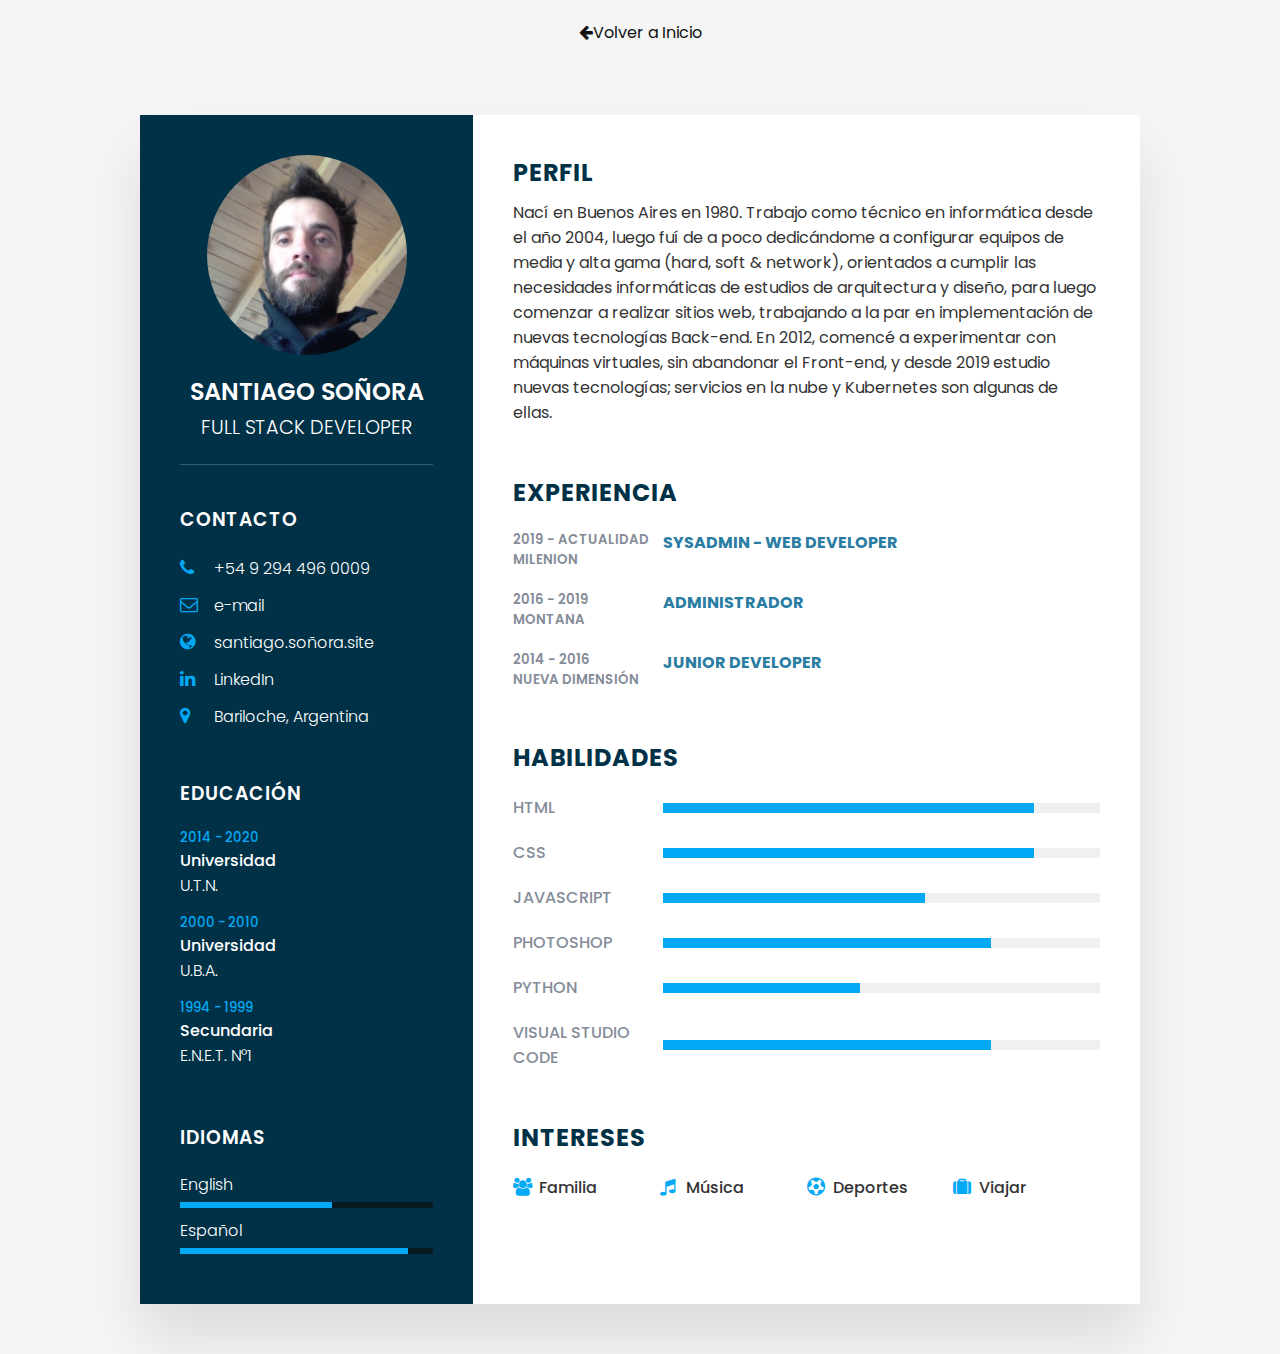
==== Website/CV/index.html @ aacfd9dc "Add files via upload" ====
<!DOCTYPE html>
<html lang="en">
<head>
    <meta charset="UTF-8">
    <link rel="icon" href="../img/S.ico">
    <meta http-equiv="X-UA-Compatible" content="IE=edge">
    <meta name="viewport" content="width=device-width, initial-scale=1.0">
    <title>CV Santiago Soñora</title>
    <link rel="stylesheet" href="https://cdnjs.cloudflare.com/ajax/libs/font-awesome/4.7.0/css/font-awesome.css" integrity="sha512-5A8nwdMOWrSz20fDsjczgUidUBR8liPYU+WymTZP1lmY9G6Oc7HlZv156XqnsgNUzTyMefFTcsFH/tnJE/+xBg==" crossorigin="anonymous" referrerpolicy="no-referrer" />
    <link rel="stylesheet" href="css/styles.css">
</head>
<body>
    <a href="../index.html" class="mainWebsite"><i class="fa fa-arrow-left" aria-hidden="true"></i>Volver a Inicio</a>
    <div class="container">
        <div class="left_Side">
            <div class="profileText">
                <div class="imgBx">
                    <img src="../img/user.jpg" alt="">
                </div>
                <h2>Santiago Soñora<br><span>Full Stack Developer</span></h2>
            </div>
            <div class="contactInfo">
                <h3 class="title">Contacto</h3>
                <ul>
                    <li>
                        <span class="icon"><i class="fa fa-phone" aria-hidden="true"></i>
                        </span>
                        <span class="text">+54 9 294 496 0009</span>
                    </li>
                    <li>
                        <span class="icon"><i class="fa fa-envelope-o" aria-hidden="true"></i>
                        </span>
                        <span class="text"><a href="mailto:santiagosonora@gmail.com">e-mail</a></span>
                    </li>
                    <li>
                        <span class="icon"><i class="fa fa-globe" aria-hidden="true"></i>
                        </span>
                        <span class="text"><a href="https://sntgchns.github.io/" target="_blank">santiago.soñora.site</a></span>
                    </li>
                    <li>
                        <span class="icon"><i class="fa fa-linkedin" aria-hidden="true"></i>
                        </span>
                        <span class="text"><a href="https://www.linkedin.com/in/sntgchns/" target="_blank">LinkedIn</a></span>
                    </li>
                    <li>
                        <span class="icon"><i class="fa fa-map-marker" aria-hidden="true"></i>
                        </span>
                        <span class="text">Bariloche, Argentina</span>
                    </li>
                </ul>
            </div>
            <div class="contactInfo education">
                <h3 class="title">Educación</h3>
                <ul>
                    <li>
                        <h5>2014 - 2020</h5>
                        <h4>Universidad</h4>
                        <h4>U.T.N.</h4>
                    </li>
                    <li>
                        <h5>2000 - 2010</h5>
                        <h4>Universidad</h4>
                        <h4>U.B.A.</h4>
                    </li>
                    <li>
                        <h5>1994 - 1999</h5>
                        <h4>Secundaria</h4>
                        <h4>E.N.E.T. N°1</h4>
                    </li>
                </ul>
            </div>
            <div class="contactInfo language">
                <h3 class="title">Idiomas</h3>
                <ul>
                    <li>
                        <span class="text">English</span>
                        <span class="percent">
                            <div style="width: 60%;"></div>
                        </span>
                    </li>
                    <li>
                        <span class="text">Español</span>
                        <span class="percent">
                            <div style="width: 90%;"></div>
                        </span>
                    </li>
                </ul>
            </div>
        </div>
        <div class="right_Side">
            <div class="about">
                <h2 class="title2">Perfil</h2>
                <p>Nací en Buenos Aires en 1980. Trabajo como técnico en informática desde el año 2004, luego fuí de a poco dedicándome a configurar equipos de media y alta gama (hard, soft & network), orientados a cumplir las necesidades informáticas de estudios de arquitectura y diseño, para luego comenzar a realizar sitios web, trabajando a la par en implementación de nuevas tecnologías Back-end. En 2012, comencé a experimentar con máquinas virtuales, sin abandonar el Front-end, y desde 2019 estudio nuevas tecnologías; servicios en la nube y Kubernetes son algunas de ellas.</p>
            </div>
            <div class="about">
                <h2 class="title2">Experiencia</h2>
                <div class="box">
                    <div class="year_company">
                        <h5>2019 - Actualidad</h5>
                        <h5>MileniON</h5>
                    </div>
                    <div class="text">
                        <h4>SysAdmin - Web Developer</h4>
                    </div>
                </div>
                <div class="box">
                    <div class="year_company">
                        <h5>2016 - 2019</h5>
                        <h5>Montana</h5>
                    </div>
                    <div class="text">
                        <h4>Administrador</h4>
                    </div>
                </div>
                <div class="box">
                    <div class="year_company">
                        <h5>2014 - 2016</h5>
                        <h5>Nueva Dimensión</h5>
                    </div>
                    <div class="text">
                        <h4>Junior Developer</h4>
                    </div>
                </div>
            </div>
            <div class="about skills">
                <h2 class="title2">Habilidades</h2>
                <div class="box">
                    <h4>HTML</h4>
                    <div class="percent">
                        <div style="width: 85%;"></div>
                    </div>
                </div>
                <div class="box">
                    <h4>CSS</h4>
                    <div class="percent">
                        <div style="width: 85%;"></div>
                    </div>
                </div>
                <div class="box">
                    <h4>JavaScript</h4>
                    <div class="percent">
                        <div style="width: 60%;"></div>
                    </div>
                </div>
                <div class="box">
                    <h4>Photoshop</h4>
                    <div class="percent">
                        <div style="width: 75%;"></div>
                    </div>
                </div>
                <div class="box">
                    <h4>Python</h4>
                    <div class="percent">
                        <div style="width: 45%;"></div>
                    </div>
                </div>
                <div class="box">
                    <h4>Visual Studio Code</h4>
                    <div class="percent">
                        <div style="width: 75%;"></div>
                    </div>
                </div>
            </div>
            <div class="about interest">
                <h2 class="title2">Intereses</h2>
                <ul>
                    <li><i class="fa fa-users" aria-hidden="true"></i>   Familia</li>
                    <li><i class="fa fa-music" aria-hidden="true"></i>   Música</li>
                    <li><i class="fa fa-futbol-o" aria-hidden="true"></i>   Deportes</li>
                    <li><i class="fa fa-suitcase" aria-hidden="true"></i>   Viajar</li>
                </ul>
            </div>
        </div>
    </div>
</body>
</html>
---- Website/CV/css/styles.css ----
@import url('https://fonts.googleapis.com/css?family=Poppins:200,300,400,500,600,700,800,900&display=swap');
*
{
    margin: 0;
    padding: 0;
    box-sizing: border-box;
    font-family: 'Poppins', sans-serif;
}
body
{
    background: #f5f5f5;
    display: flex;
    justify-content: center;
    align-items: center;
    flex-direction: column;
    min-height: 100vh;
}
.mainWebsite
{
    margin: 20px 0;
    color: #111;
    text-decoration: none;
}
.back
{
    margin: 40px 0 0;
    color: #333;
    text-decoration: none;
}
.container
{
    position: relative;
    width: 100%;
    max-width: 1000px;
    min-height: 1000px;
    background: #fff;
    margin: 50px;
    display: grid;
    grid-template-columns: 1fr 2fr;
    box-shadow: 0 35px 55px rgba(0, 0, 0, 0.1);
}
.container .left_Side
{
    position: relative;
    background: #003147;
    padding: 40px;
}
.profileText
{
    position: relative;
    display: flex;
    flex-direction: column;
    align-items: center;
    padding-bottom: 20px;
    border-bottom: 1px solid rgba(255, 255, 255, 0.2);
}
.profileText .imgBx
{
    position: relative;
    width: 200px;
    height: 200px;
    border-radius: 50%;
    overflow: hidden;
}
.profileText .imgBx img
{
    position: absolute;
    top: 0;
    left: 0;
    width: 100%;
    height: 100%;
    object-fit: cover;
}
.profileText h2
{
    color: #fff;
    font-size: 1.5em;
    margin-top: 20px;
    text-transform: uppercase;
    text-align: center;
    font-weight: 600;
    line-height: 1.4em;
}
.profileText h2 span
{
    font-size: 0.8em;
    font-weight: 300;
}
.contactInfo
{
    padding-top: 40px;
}
.title
{
    color: #fff;
    text-transform: uppercase;
    font-weight: 600;
    letter-spacing: 1px;
    margin-bottom: 20px;
}
.contactInfo ul
{
    position: relative;
}
.contactInfo ul li
{
    position: relative;
    list-style: none;
    margin: 10px 0;
    cursor: pointer;
}
.contactInfo ul li .icon
{
    display: inline-block;
    width: 30px;
    font-size: 18px;
    color: #03a9f4;
}
.contactInfo ul li span
{
    color: #fff;
    font-weight: 300;
}
.contactInfo ul li span a
{
    color: #fff;
    font-weight: 300;
    text-decoration: none;
}
.contactInfo.education li
{
    margin-bottom: 15px;
}
.contactInfo.education h5
{
    color: #03a9f4;
    font-weight: 500;
}
.contactInfo.education h4:nth-child(2)
{
    color: #fff;
    font-weight: 500;
}
.contactInfo.education h4
{
    color: #fff;
    font-weight: 300;
}
.contactInfo.language .percent
{
    position: relative;
    width: 100%;
    height: 6px;
    background: #081921;
    display: block;
    margin-top: 5px;
}
.contactInfo.language .percent div
{
    position: absolute;
    top: 0;
    left: 0;
    height: 100%;
    background: #03a9f4;
}
.container .right_Side
{
    position: relative;
    background: #fff;
    padding: 40px;
}
.about
{
    margin-bottom: 50px;
}
.about:last-child
{
    margin-bottom: 0;
}
.title2
{
    color: #003147;
    text-transform: uppercase;
    letter-spacing: 1px;
    margin-bottom: 10px;
}
p
{
    color: #333;
}
.about .box
{
    display: flex;
    flex-direction: row;
    margin: 20px 0;
}
.about .box .year_company
{
    min-width: 150px;
}
.about .box .year_company h5
{
    text-transform: uppercase;
    color: #848c98;
    font-weight: 600;
}
.about .box .text h4
{
    text-transform: uppercase;
    color: #2a7da2;
    font-size: 16px;
}
.skills .box
{
    position: relative;
    width: 100%;
    display: grid;
    grid-template-columns: 150px 1fr;
    justify-content: center;
    align-items: center;
}
.skills .box h4
{
    text-transform: uppercase;
    color: #848c99;
    font-weight: 500;
}
.skills .box .percent
{
    position: relative;
    width: 100%;
    height: 10px;
    background: #f0f0f0;
}
.skills .box .percent div
{
    position: absolute;
    top: 0;
    left: 0;
    height: 100%;
    background: #03a9f4;
}
.interest ul
{
    display: grid;
    grid-template-columns: repeat(4,1fr);
}
.interest ul li
{
    list-style: none;
    color: #333;
    font-weight: 500;
    margin: 10px 0;
}
.interest ul li .fa
{
    color: #03a9f4;
    font-size: 18px;
    width: 20px;
}
@media (max-width: 1000px)
{
    .container
    {
        margin: 10px;
        grid-template-columns: repeat(1,1fr);
    }
    .interest ul
    {
        grid-template-columns: repeat(2,1fr);
    }
}
@media (max-width: 600px)
{
    .about .box
    {
        flex-direction: column;
    }
    .about .box .year_company
    {
        margin-bottom: 5px;
    }
    .interest ul
    {
        grid-template-columns: repeat(1,1fr);
    }
    .skills .box
    {
        grid-template-columns: repeat(1,1fr);
    }
}
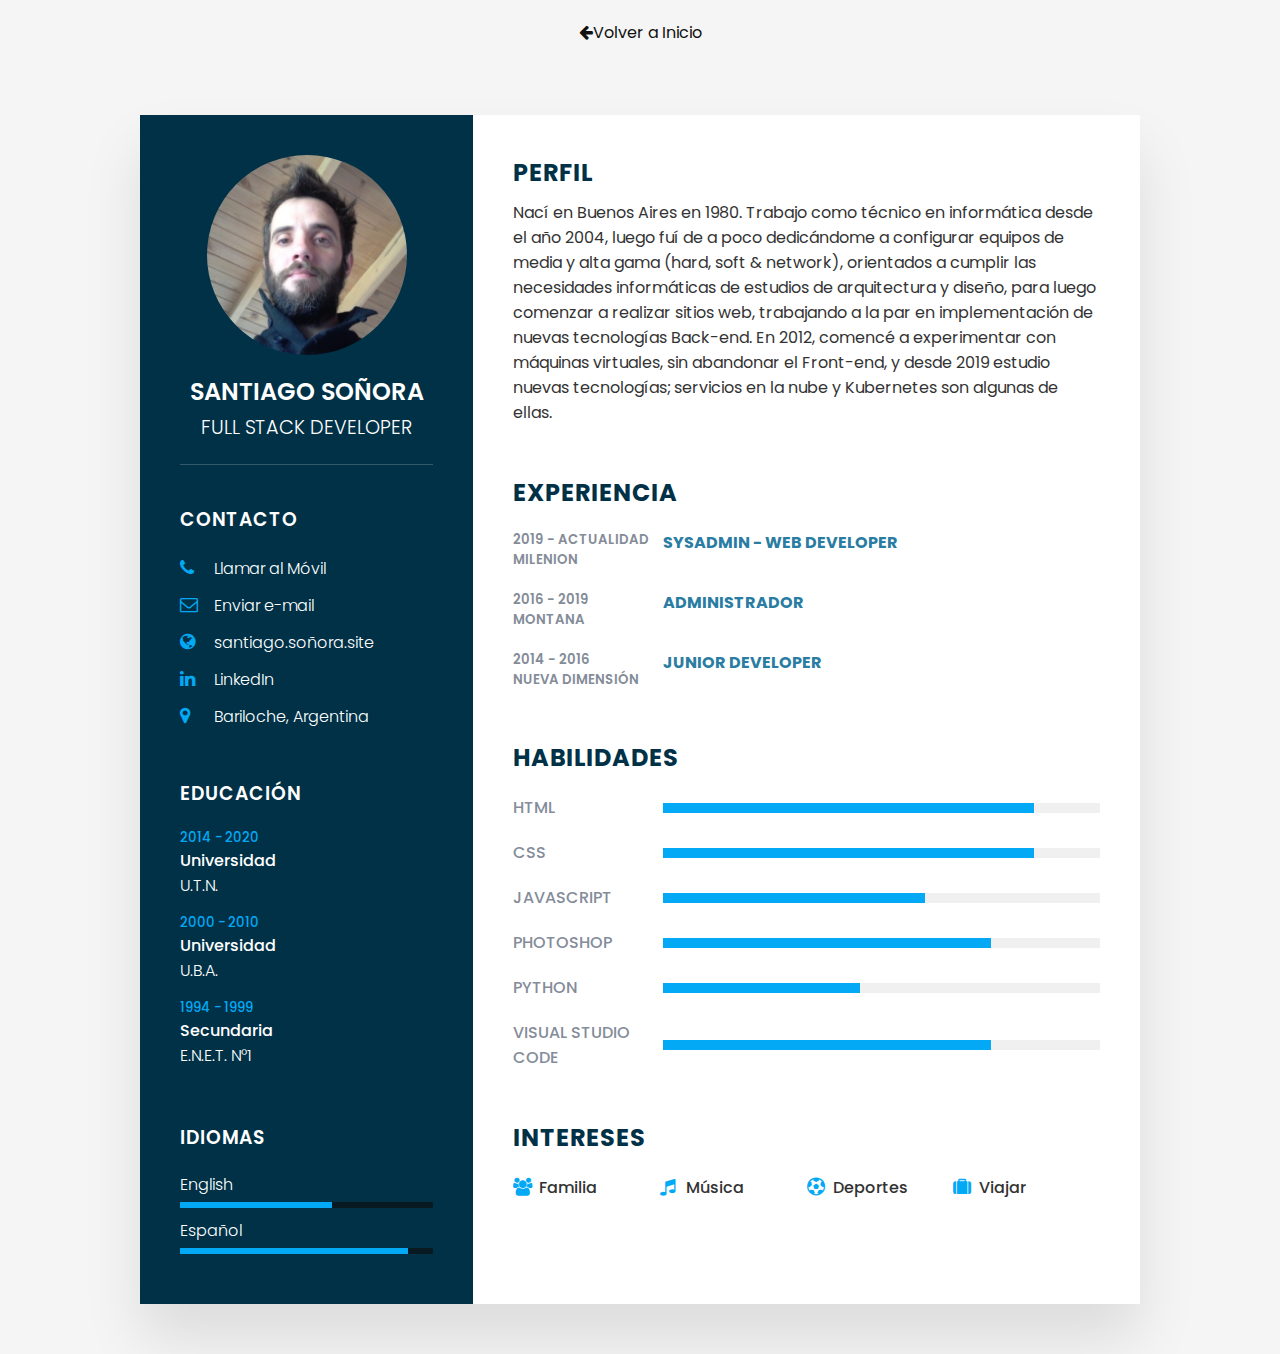
==== commit 7064871b: "Update index.html" ====
--- a/Website/CV/index.html
+++ b/Website/CV/index.html
@@ -25,12 +25,12 @@
                     <li>
                         <span class="icon"><i class="fa fa-phone" aria-hidden="true"></i>
                         </span>
-                        <span class="text">+54 9 294 496 0009</span>
+                        <span class="text"><a href="tel: +5492944960009">Llamar al Móvil</a></span>
                     </li>
                     <li>
                         <span class="icon"><i class="fa fa-envelope-o" aria-hidden="true"></i>
                         </span>
-                        <span class="text"><a href="mailto:santiagosonora@gmail.com">e-mail</a></span>
+                        <span class="text"><a href="mailto: santiagosonora@gmail.com">Enviar e-mail</a></span>
                     </li>
                     <li>
                         <span class="icon"><i class="fa fa-globe" aria-hidden="true"></i>
@@ -45,7 +45,7 @@
                     <li>
                         <span class="icon"><i class="fa fa-map-marker" aria-hidden="true"></i>
                         </span>
-                        <span class="text">Bariloche, Argentina</span>
+                        <span class="text"><a href="https://www.google.com/maps/place/San+Carlos+de+Bariloche,+R%C3%ADo+Negro/@-41.1280094,-71.4799995,11z/data=!3m1!4b1!4m5!3m4!1s0x961a7b1520c860e5:0x8210ae97cb7b9a65!8m2!3d-41.1334722!4d-71.3102778" target="_blank">Bariloche, Argentina</a></span>
                     </li>
                 </ul>
             </div>
@@ -173,4 +173,4 @@
         </div>
     </div>
 </body>
-</html>+</html>
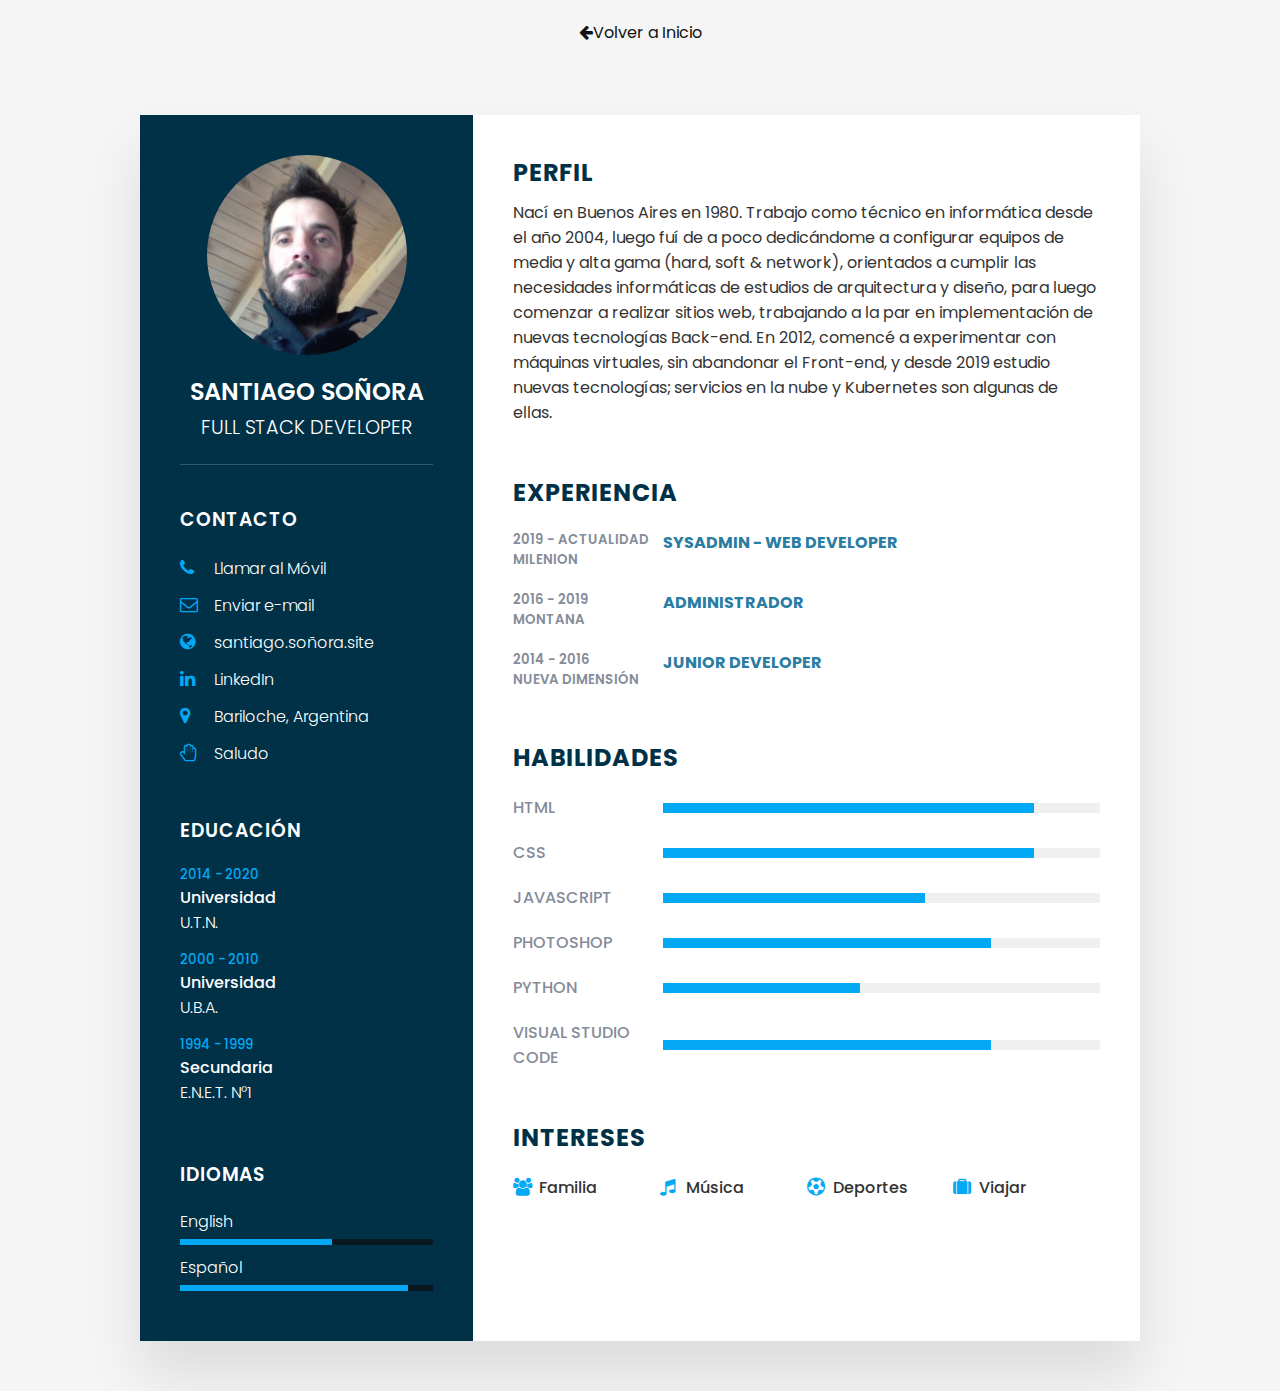
==== commit 1379050f: "Update index.html" ====
--- a/Website/CV/index.html
+++ b/Website/CV/index.html
@@ -35,7 +35,7 @@
                     <li>
                         <span class="icon"><i class="fa fa-globe" aria-hidden="true"></i>
                         </span>
-                        <span class="text"><a href="https://sntgchns.github.io/" target="_blank">santiago.soñora.site</a></span>
+                        <span class="text"><a href="http://santiago.soñora.site/" target="_blank">santiago.soñora.site</a></span>
                     </li>
                     <li>
                         <span class="icon"><i class="fa fa-linkedin" aria-hidden="true"></i>
@@ -46,6 +46,11 @@
                         <span class="icon"><i class="fa fa-map-marker" aria-hidden="true"></i>
                         </span>
                         <span class="text"><a href="https://www.google.com/maps/place/San+Carlos+de+Bariloche,+R%C3%ADo+Negro/@-41.1280094,-71.4799995,11z/data=!3m1!4b1!4m5!3m4!1s0x961a7b1520c860e5:0x8210ae97cb7b9a65!8m2!3d-41.1334722!4d-71.3102778" target="_blank">Bariloche, Argentina</a></span>
+                    </li>
+                    <li>
+                        <span class="icon"><i class="fa fa-hand-paper-o" aria-hidden="true"></i>
+                        </span>
+                        <span class="text"><a href="javascript:alert('Gracias por tu visita!');">Saludo</a></span>
                     </li>
                 </ul>
             </div>
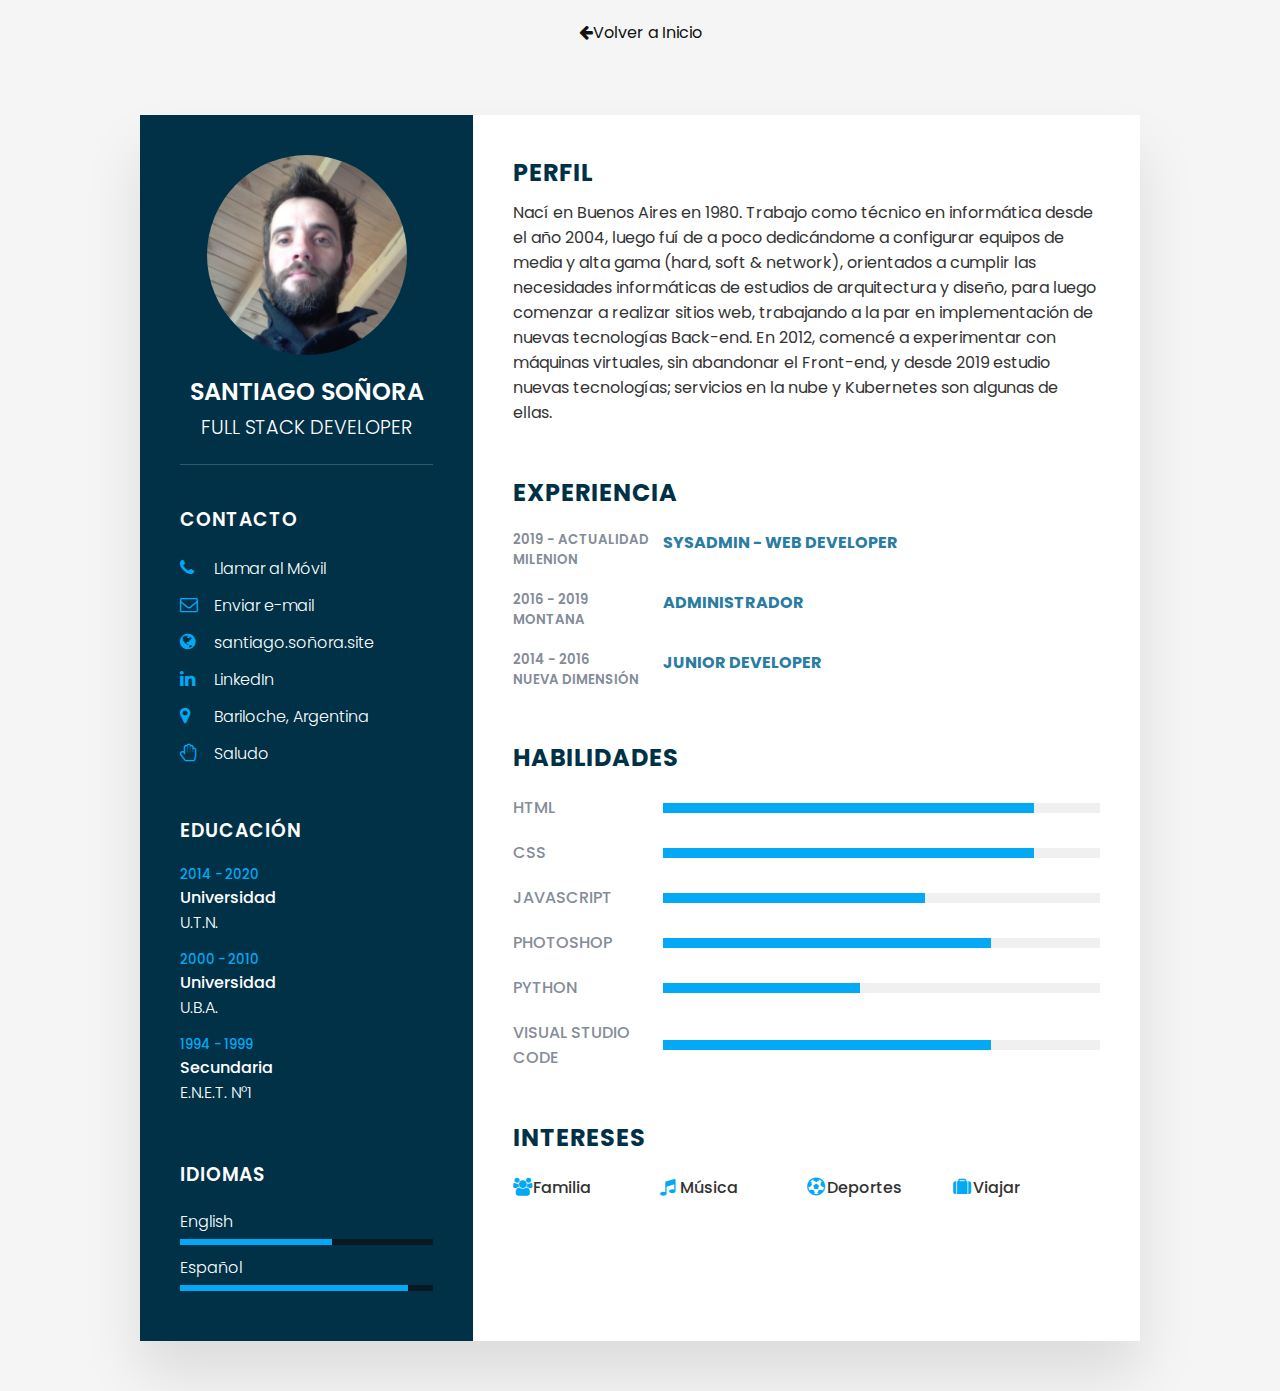
==== commit 92933595: "Update index.html" ====
--- a/Website/CV/index.html
+++ b/Website/CV/index.html
@@ -169,10 +169,10 @@
             <div class="about interest">
                 <h2 class="title2">Intereses</h2>
                 <ul>
-                    <li><i class="fa fa-users" aria-hidden="true"></i>   Familia</li>
-                    <li><i class="fa fa-music" aria-hidden="true"></i>   Música</li>
-                    <li><i class="fa fa-futbol-o" aria-hidden="true"></i>   Deportes</li>
-                    <li><i class="fa fa-suitcase" aria-hidden="true"></i>   Viajar</li>
+                    <li><i class="fa fa-users" aria-hidden="true"></i>Familia</li>
+                    <li><i class="fa fa-music" aria-hidden="true"></i>Música</li>
+                    <li><i class="fa fa-futbol-o" aria-hidden="true"></i>Deportes</li>
+                    <li><i class="fa fa-suitcase" aria-hidden="true"></i>Viajar</li>
                 </ul>
             </div>
         </div>
